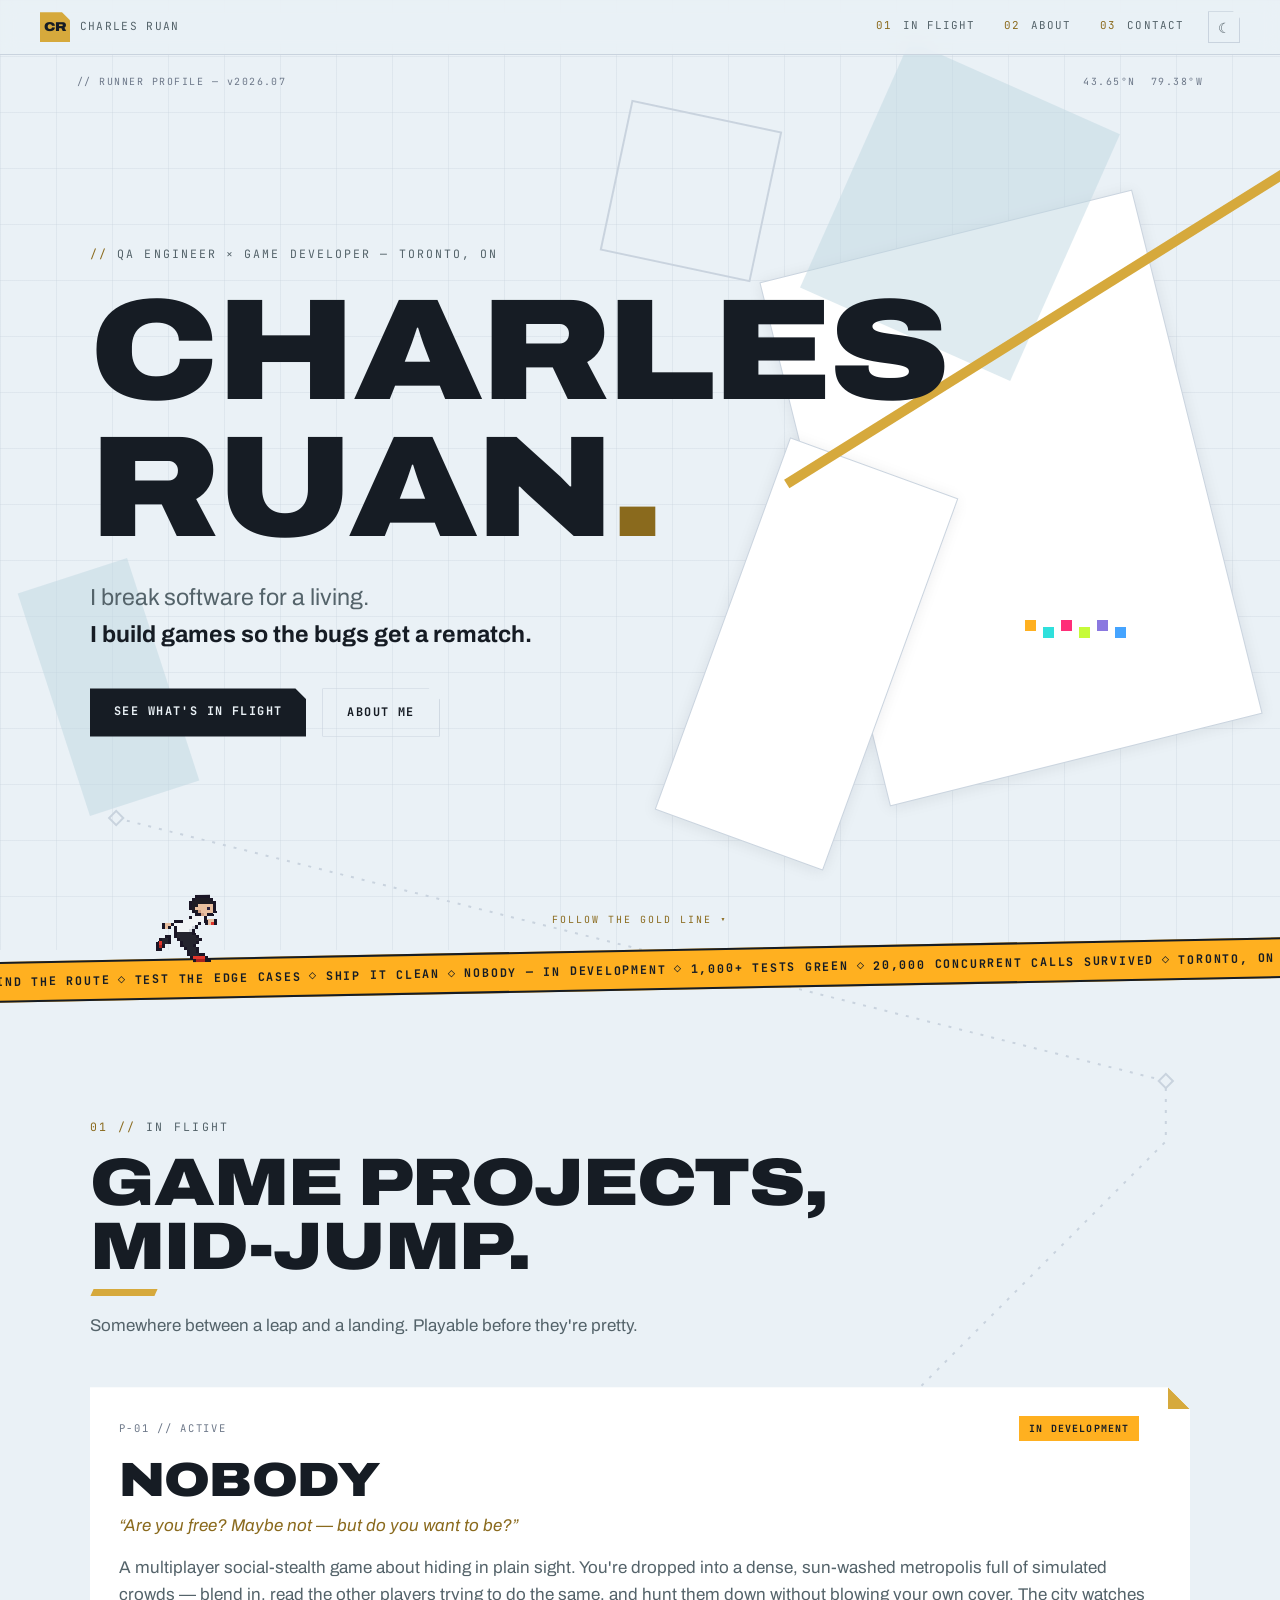
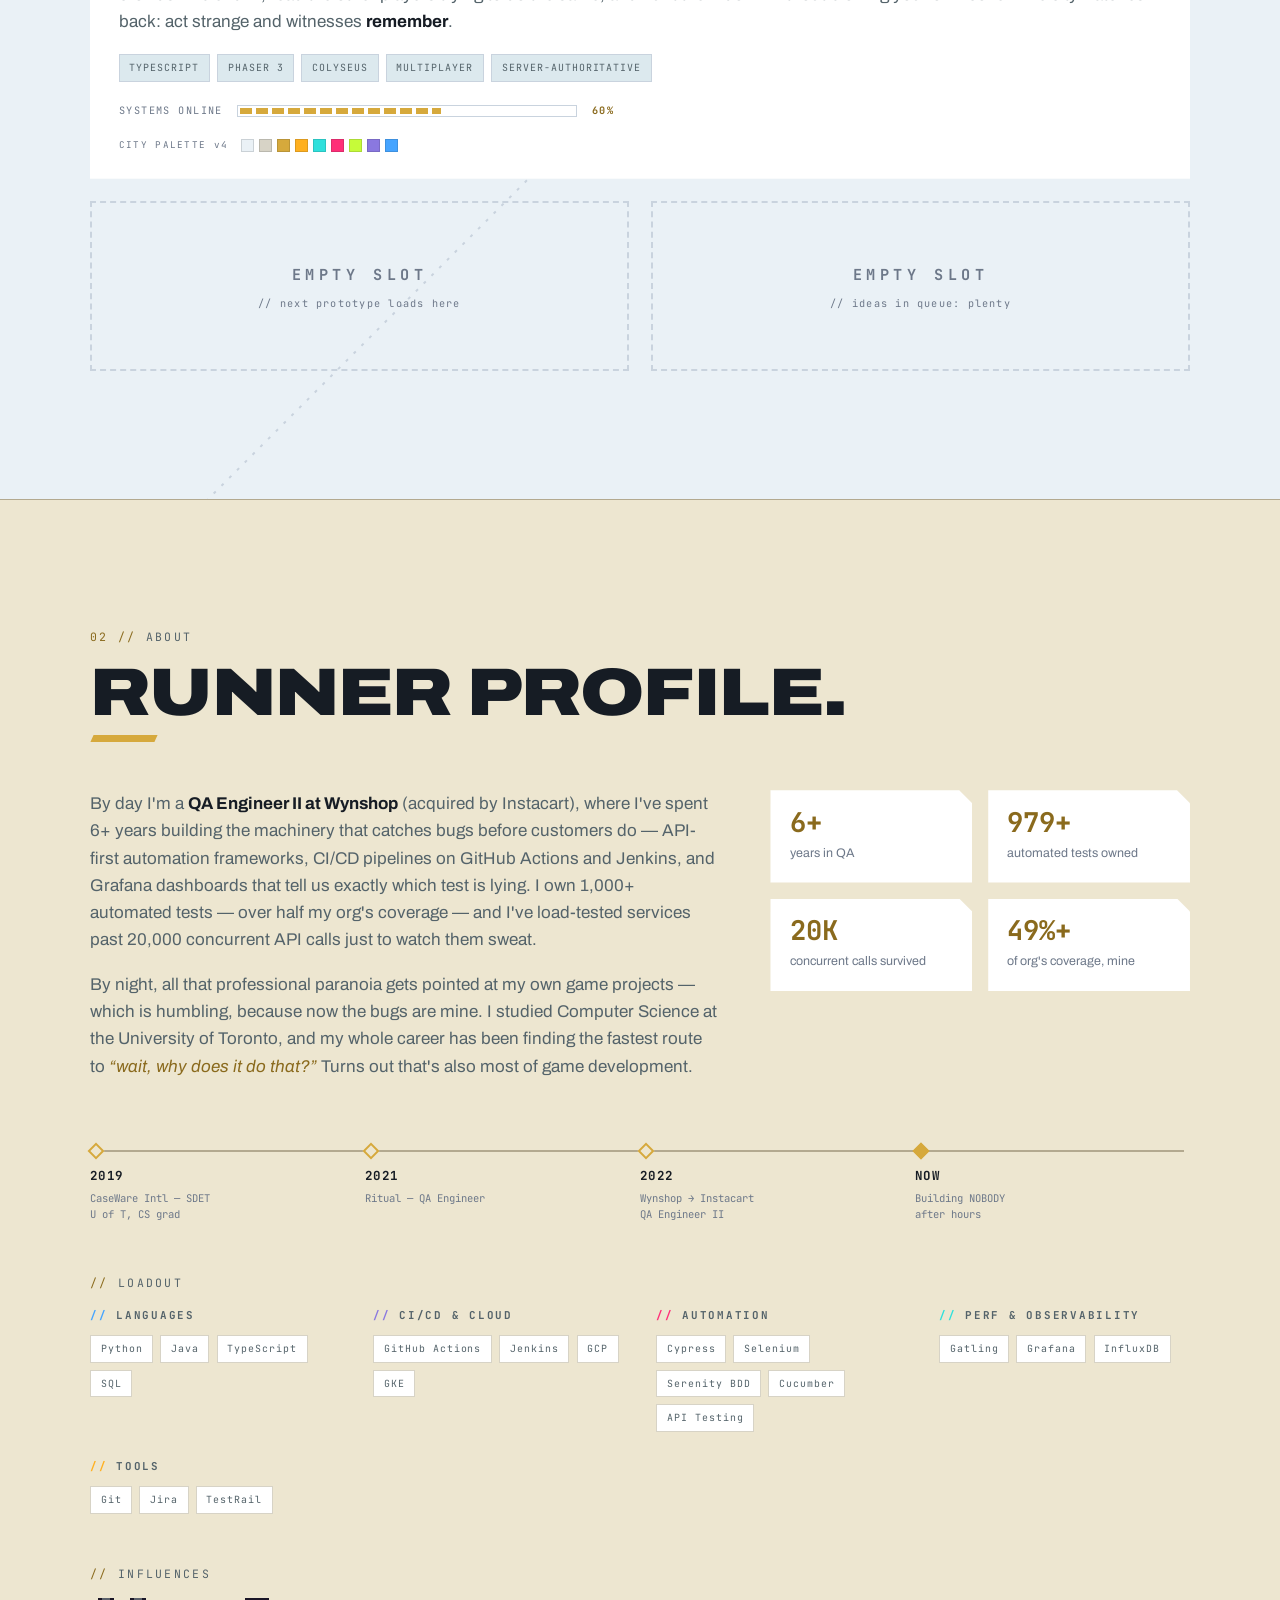
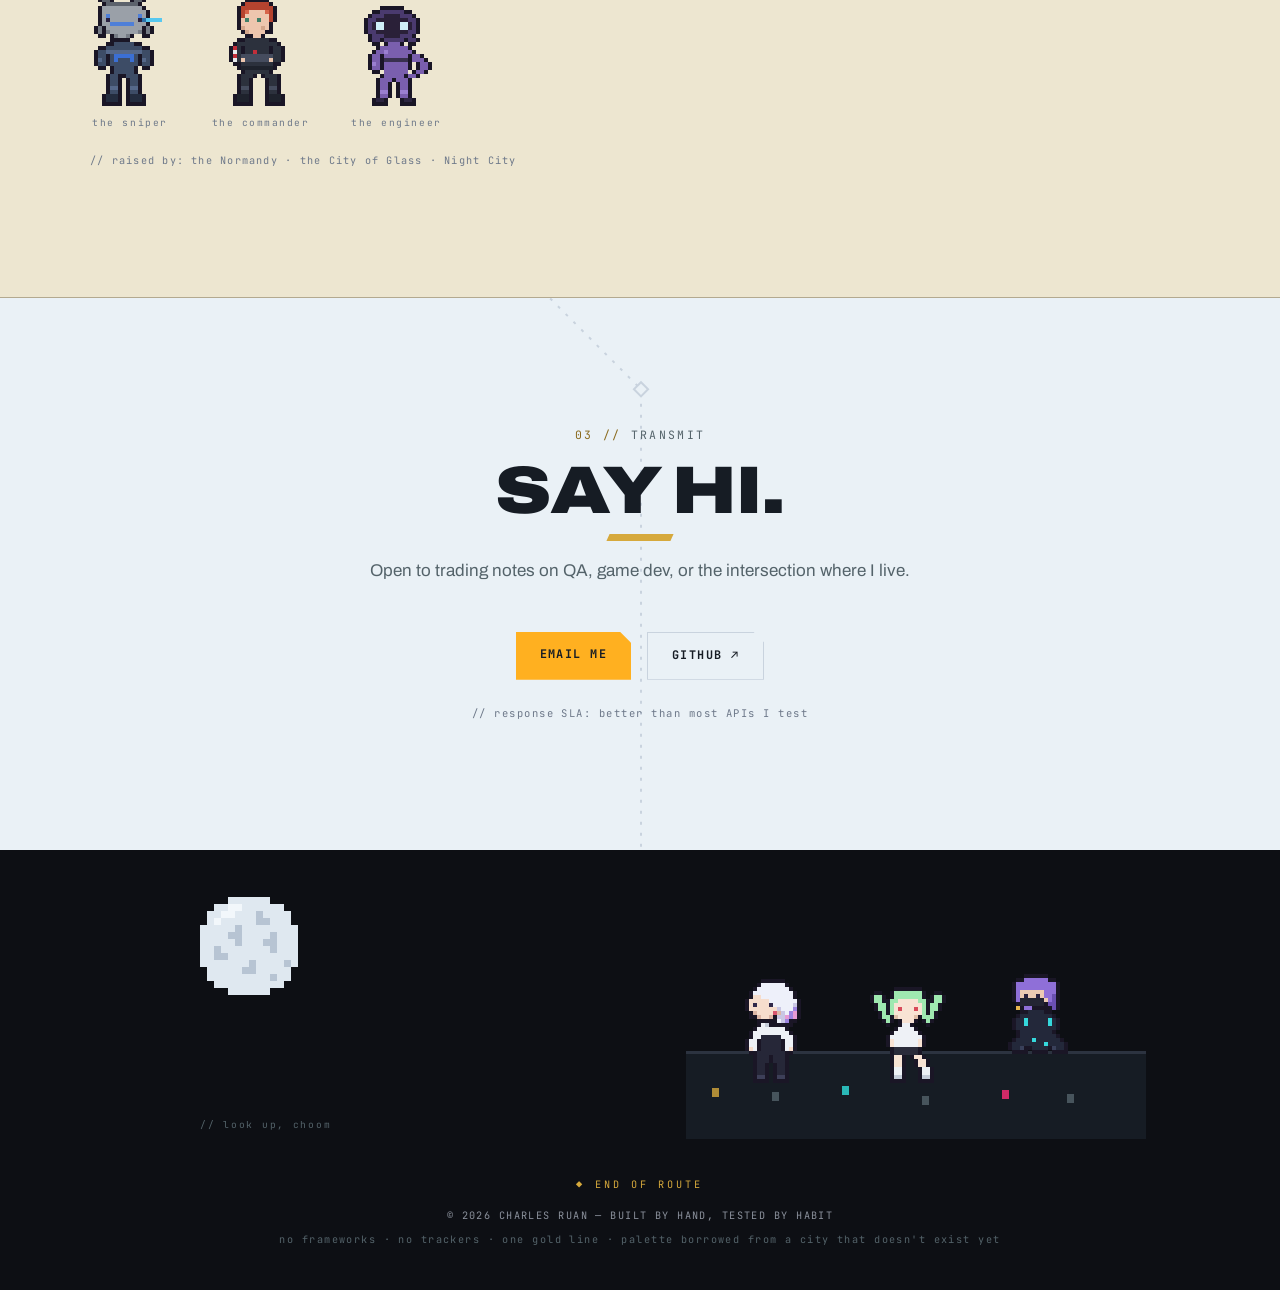
==== light-test.html @ 65b8f982 "Updates" ====
<!DOCTYPE html>
<html lang="en">
<head>
  <meta charset="utf-8">
  <meta name="viewport" content="width=device-width, initial-scale=1">
  <title>Charles Ruan — QA Engineer &amp; Game Developer</title>
  <meta name="description" content="Charles Ruan — QA engineer by day, game developer in flight. Currently building NOBODY, a multiplayer social-stealth game.">
  <meta property="og:title" content="Charles Ruan — QA Engineer & Game Developer">
  <meta property="og:description" content="I break software for a living. I build games so the bugs get a rematch.">
  <link rel="icon" type="image/svg+xml" href="favicon.svg">

  <!-- Set theme before first paint to avoid a flash -->
  <script>
    (function () {
      var t = localStorage.getItem('theme');
      if (!t) t = window.matchMedia('(prefers-color-scheme: dark)').matches ? 'dark' : 'light';
      document.documentElement.setAttribute('data-theme', t);
    })();
  </script>

  <link rel="preconnect" href="https://fonts.googleapis.com">
  <link rel="preconnect" href="https://fonts.gstatic.com" crossorigin>
  <link href="https://fonts.googleapis.com/css2?family=Archivo:wdth,wght@62..125,100..900&family=JetBrains+Mono:wght@400;500;700&display=swap" rel="stylesheet">
  <link rel="stylesheet" href="css/style.css"><style>.hero{min-height:950px!important}</style>
</head>
<body>

  <!-- The beacon-gold route line (drawn by js/main.js as you scroll) -->
  <div id="route-layer" aria-hidden="true"></div>

  <header class="nav">
    <a class="brand" href="#top">
      <span class="brand-mark">CR</span>
      <span class="brand-name mono">CHARLES&nbsp;RUAN</span>
    </a>
    <nav class="nav-links mono" aria-label="Sections">
      <a href="#projects"><em>01</em> IN FLIGHT</a>
      <a href="#about"><em>02</em> ABOUT</a>
      <a href="#contact"><em>03</em> CONTACT</a>
    </nav>
    <button id="theme-toggle" class="mono" type="button" aria-label="Toggle dark mode">☾</button>
  </header>

  <main id="top">

    <!-- ============================================================ HERO -->
    <section class="hero" id="hero">
      <i class="route-node" style="--nx:9%; --ny:86%"></i>

      <div class="skyline" aria-hidden="true">
        <div class="shape slab s1" data-depth="12"></div>
        <div class="shape slab s2" data-depth="22"></div>
        <div class="shape glass s3" data-depth="30"></div>
        <div class="shape glass s4" data-depth="16"></div>
        <div class="shape beam s5" data-depth="40"></div>
        <div class="shape outline s6" data-depth="8"></div>
        <div class="signage" data-depth="34">
          <i style="background:#ffb020"></i><i style="background:#2fe0dc"></i><i style="background:#ff2e78"></i>
          <i style="background:#c6fb39"></i><i style="background:#8a78e0"></i><i style="background:#45a4ff"></i>
        </div>
      </div>

      <p class="hud mono hud-tl">// RUNNER PROFILE — v2026.07</p>
      <p class="hud mono hud-tr">43.65°N&nbsp;&nbsp;79.38°W</p>

      <div class="hero-inner">
        <p class="eyebrow mono"><span class="au">//</span> QA ENGINEER × GAME DEVELOPER — TORONTO, ON</p>
        <h1 class="hero-name">CHARLES<br>RUAN<span class="au">.</span></h1>
        <p class="hero-tag">I break software for a living.<br>
          <strong>I build games so the bugs get a rematch.</strong></p>
        <div class="hero-cta">
          <a class="btn btn-primary" href="#projects">SEE WHAT'S IN FLIGHT</a>
          <a class="btn btn-ghost" href="#about">ABOUT ME</a>
        </div>
      </div>

      <p class="scroll-cue mono" aria-hidden="true">FOLLOW THE GOLD LINE ▾</p>
    </section>

    <!-- ============================================================ TICKER -->
    <div class="ticker-wrap" aria-hidden="true">
      <canvas class="sprite faith-run" data-sprite="faith" data-scale="3"
              title="run free — the City of Glass"></canvas>
      <div class="ticker">
      <div class="ticker-track mono">
        <span>FIND THE ROUTE&ensp;◇&ensp;TEST THE EDGE CASES&ensp;◇&ensp;SHIP IT CLEAN&ensp;◇&ensp;NOBODY — IN DEVELOPMENT&ensp;◇&ensp;1,000+ TESTS GREEN&ensp;◇&ensp;20,000 CONCURRENT CALLS SURVIVED&ensp;◇&ensp;TORONTO, ON&ensp;◇&ensp;MOVE FAST — BREAKING THINGS IS MY JOB&ensp;◇&ensp;</span>
        <span>FIND THE ROUTE&ensp;◇&ensp;TEST THE EDGE CASES&ensp;◇&ensp;SHIP IT CLEAN&ensp;◇&ensp;NOBODY — IN DEVELOPMENT&ensp;◇&ensp;1,000+ TESTS GREEN&ensp;◇&ensp;20,000 CONCURRENT CALLS SURVIVED&ensp;◇&ensp;TORONTO, ON&ensp;◇&ensp;MOVE FAST — BREAKING THINGS IS MY JOB&ensp;◇&ensp;</span>
      </div>
      </div>
    </div>

    <!-- ============================================================ PROJECTS -->
    <section class="section" id="projects">
      <i class="route-node" style="--nx:91%; --ny:90px"></i>

      <header class="section-head reveal">
        <p class="label mono"><span class="au">01 //</span> IN FLIGHT</p>
        <h2>GAME PROJECTS,<br>MID-JUMP.</h2>
        <p class="sub">Somewhere between a leap and a landing. Playable before they're pretty.</p>
      </header>

      <div class="cards">

        <!-- ── FEATURED: NOBODY ─────────────────────────────────── -->
        <article class="card featured reveal" style="--card-accent:#d6a93c">
          <div class="card-top mono">
            <span class="pid">P-01 // ACTIVE</span>
            <span class="chip st-amber">IN DEVELOPMENT</span>
          </div>
          <h3>NOBODY</h3>
          <p class="card-quote">“Are you free? Maybe not — but do you want to be?”</p>
          <p class="card-desc">
            A multiplayer social-stealth game about hiding in plain sight. You're dropped into a
            dense, sun-washed metropolis full of simulated crowds — blend in, read the other
            players trying to do the same, and hunt them down without blowing your own cover.
            The city watches back: act strange and witnesses <em>remember</em>.
          </p>
          <ul class="chips mono">
            <li>TYPESCRIPT</li><li>PHASER 3</li><li>COLYSEUS</li><li>MULTIPLAYER</li><li>SERVER-AUTHORITATIVE</li>
          </ul>
          <div class="meter-row mono">
            <span class="meter-label">SYSTEMS ONLINE</span>
            <div class="meter"><i style="width:60%"></i></div>
            <span class="meter-val">60%</span>
          </div>
          <div class="palette-strip mono" title="NOBODY — city palette v4">
            <span>CITY PALETTE v4</span>
            <i style="background:#eaf1f6"></i><i style="background:#d7d3c6"></i><i style="background:#d6a93c"></i>
            <i style="background:#ffb020"></i><i style="background:#2fe0dc"></i><i style="background:#ff2e78"></i>
            <i style="background:#c6fb39"></i><i style="background:#8a78e0"></i><i style="background:#45a4ff"></i>
          </div>
        </article>

        <!--
          ── TEMPLATE: copy this card to add a real project ──────────────
          Accent options from the city palette:
            #d6a93c gold · #ffb020 amber · #2fe0dc cyan · #ff2e78 magenta
            #c6fb39 lime · #8a78e0 violet · #45a4ff sky
          Chip color classes: st-amber (in dev) · st-cyan (prototype) · st-magenta (playtesting)

          <article class="card reveal" style="--card-accent:#2fe0dc">
            <div class="card-top mono">
              <span class="pid">P-02 // ACTIVE</span>
              <span class="chip st-cyan">PROTOTYPE</span>
            </div>
            <h3>YOUR GAME TITLE</h3>
            <p class="card-desc">One or two sentences: what it is, what makes it weird,
            why you can't stop working on it.</p>
            <ul class="chips mono"><li>ENGINE</li><li>GENRE</li></ul>
            <div class="meter-row mono">
              <span class="meter-label">SYSTEMS ONLINE</span>
              <div class="meter"><i style="width:25%"></i></div>
              <span class="meter-val">25%</span>
            </div>
          </article>
        -->

        <article class="card slot reveal" aria-hidden="true">
          <p class="slot-big mono">EMPTY SLOT</p>
          <p class="slot-sub mono">// next prototype loads here</p>
        </article>

        <article class="card slot reveal" aria-hidden="true">
          <p class="slot-big mono">EMPTY SLOT</p>
          <p class="slot-sub mono">// ideas in queue: plenty</p>
        </article>

      </div>
    </section>

    <!-- ============================================================ ABOUT -->
    <section class="section stone" id="about">
      <i class="route-node" style="--nx:9%; --ny:90px"></i>

      <header class="section-head reveal">
        <p class="label mono"><span class="au">02 //</span> ABOUT</p>
        <h2>RUNNER PROFILE.</h2>
      </header>

      <div class="about-grid">
        <div class="about-prose reveal">
          <p>
            By day I'm a <strong>QA Engineer II at Wynshop</strong> (acquired by Instacart), where
            I've spent 6+ years building the machinery that catches bugs before customers do —
            API-first automation frameworks, CI/CD pipelines on GitHub Actions and Jenkins, and
            Grafana dashboards that tell us exactly which test is lying. I own 1,000+ automated
            tests — over half my org's coverage — and I've load-tested services past 20,000
            concurrent API calls just to watch them sweat.
          </p>
          <p>
            By night, all that professional paranoia gets pointed at my own game projects — which
            is humbling, because now the bugs are mine. I studied Computer Science at the
            University of Toronto, and my whole career has been finding the fastest route to
            <em>“wait, why does it do that?”</em> Turns out that's also most of game development.
          </p>
        </div>

        <div class="stats reveal">
          <div class="stat"><b class="mono" data-count="6" data-suffix="+">6+</b><span>years in QA</span></div>
          <div class="stat"><b class="mono" data-count="1000" data-suffix="+">1,000+</b><span>automated tests owned</span></div>
          <div class="stat"><b class="mono" data-count="20" data-suffix="K">20K</b><span>concurrent calls survived</span></div>
          <div class="stat"><b class="mono" data-count="50" data-suffix="%+">50%+</b><span>of org's coverage, mine</span></div>
        </div>
      </div>

      <div class="timeline mono reveal" aria-label="Career timeline">
        <div class="tl-item"><i></i><b>2019</b><span>CaseWare Intl — SDET<br>U of T, CS grad</span></div>
        <div class="tl-item"><i></i><b>2021</b><span>Ritual — QA Engineer</span></div>
        <div class="tl-item"><i></i><b>2022</b><span>Wynshop → Instacart<br>QA Engineer II</span></div>
        <div class="tl-item now"><i></i><b>NOW</b><span>Building NOBODY<br>after hours</span></div>
      </div>

      <div class="loadout reveal">
        <p class="label mono"><span class="au">//</span> LOADOUT</p>
        <div class="skills">
          <div class="skill-cat">
            <h4 class="mono"><span style="color:#45a4ff">//</span> LANGUAGES</h4>
            <ul class="chips mono"><li>Python</li><li>Java</li><li>TypeScript</li><li>SQL</li></ul>
          </div>
          <div class="skill-cat">
            <h4 class="mono"><span style="color:#8a78e0">//</span> CI/CD &amp; CLOUD</h4>
            <ul class="chips mono"><li>GitHub Actions</li><li>Jenkins</li><li>GCP</li><li>GKE</li></ul>
          </div>
          <div class="skill-cat">
            <h4 class="mono"><span style="color:#ff2e78">//</span> AUTOMATION</h4>
            <ul class="chips mono"><li>Cypress</li><li>Selenium</li><li>Serenity BDD</li><li>Cucumber</li><li>API Testing</li></ul>
          </div>
          <div class="skill-cat">
            <h4 class="mono"><span style="color:#2fe0dc">//</span> PERF &amp; OBSERVABILITY</h4>
            <ul class="chips mono"><li>Gatling</li><li>Grafana</li><li>InfluxDB</li></ul>
          </div>
          <div class="skill-cat">
            <h4 class="mono"><span style="color:#ffb020">//</span> TOOLS</h4>
            <ul class="chips mono"><li>Git</li><li>Jira</li><li>TestRail</li></ul>
          </div>
        </div>
      </div>

      <div class="crew reveal">
        <p class="label mono"><span class="au">//</span> INFLUENCES</p>
        <div class="crew-row" title="the Normandy — I'm Commander Shepard, and this is my favorite section on the website">
          <figure>
            <canvas class="sprite" data-sprite="garrus" data-scale="4"></canvas>
            <figcaption class="mono">the sniper</figcaption>
          </figure>
          <figure>
            <canvas class="sprite" data-sprite="shep" data-scale="4"></canvas>
            <figcaption class="mono">the commander</figcaption>
          </figure>
          <figure>
            <canvas class="sprite" data-sprite="tali" data-scale="4"></canvas>
            <figcaption class="mono">the engineer</figcaption>
          </figure>
        </div>
        <p class="crew-note mono">// raised by: the Normandy · the City of Glass · Night City</p>
      </div>
    </section>

    <!-- ============================================================ CONTACT -->
    <section class="section contact" id="contact">
      <i class="route-node" style="--nx:50%; --ny:90px"></i>

      <header class="section-head center reveal">
        <p class="label mono"><span class="au">03 //</span> TRANSMIT</p>
        <h2>SAY HI.</h2>
        <p class="sub">Open to trading notes on QA, game dev, or the intersection where I live.</p>
      </header>

      <div class="contact-cta reveal">
        <a class="btn btn-billboard" href="mailto:CharlesRuan@outlook.com">EMAIL ME</a>
        <a class="btn btn-ghost" href="https://github.com/cruan2" target="_blank" rel="noopener">GITHUB ↗</a>
      </div>
      <p class="contact-note mono reveal">// response SLA: better than most APIs I test</p>
    </section>

  </main>

  <!-- ============================================================ FOOTER -->
  <footer>
    <i class="route-node" style="--nx:50%; --ny:24%"></i>

    <div class="night-scene" aria-hidden="true" title="Night City looks better from up here">
      <canvas class="sprite moon" data-sprite="moon" data-scale="7"></canvas>
      <div class="ledge">
        <canvas class="sprite sit-lucy" data-sprite="lucy" data-scale="4"></canvas>
        <canvas class="sprite sit-rebecca" data-sprite="rebecca" data-scale="4"></canvas>
        <canvas class="sprite sit-kiwi" data-sprite="kiwi" data-scale="4"></canvas>
      </div>
      <p class="scene-tag mono">// look up, choom</p>
    </div>

    <p class="mono end-node">◆ END OF ROUTE</p>
    <p class="mono">© 2026 CHARLES RUAN — BUILT BY HAND, TESTED BY HABIT</p>
    <p class="mono dim">no frameworks · no trackers · one gold line · palette borrowed from a city that doesn't exist yet</p>
  </footer>

  <script src="js/sprites.js"></script>
  <script src="js/main.js"></script>
</body>
</html>
---- css/style.css ----
/* ============================================================
   CHARLES RUAN — personal site
   Palette: NOBODY city palette v4 (Mirror's Edge city vibes)
   White-first towers · ledger-bone stone · beacon-gold wayfinding
   The ad layer owns the saturation; the page whispers it.
   ============================================================ */

:root {
  /* structure */
  --bg:        #eaf1f6;   /* Searchlight */
  --bg-2:      #dce9ee;   /* Glass Hi */
  --surface:   #ffffff;   /* tower white */
  --hairline:  #c9d3de;   /* Cladding */
  --ink:       #161c24;   /* Deep Watch */
  --ink-soft:  #54636a;   /* Census Slate */
  --ink-mute:  #6d7889;   /* Steel/Glass Sh */

  /* civic stone (about band) */
  --stone:     #ede6d0;   /* Parchment */
  --stone-2:   #d7d3c6;   /* Ledger Bone */
  --stone-line:#b3a98f;   /* Worn Bone */

  /* wayfinding */
  --gold:      #d6a93c;   /* Pollen Gold */
  --gold-deep: #8a6a1d;   /* text-safe gold */

  /* the six corp accents — the ad layer */
  --amber:   #ffb020;
  --cyan:    #2fe0dc;
  --magenta: #ff2e78;
  --lime:    #c6fb39;
  --violet:  #8a78e0;
  --sky:     #45a4ff;

  --shadow: 0 2px 14px rgba(22, 28, 36, .08);
  --maxw: 1100px;
}

[data-theme="dark"] {
  --bg:        #0d0f14;   /* the sheet itself */
  --bg-2:      #14181f;
  --surface:   #161c24;   /* Deep Watch */
  --hairline:  #2c3340;   /* Vault Slate */
  --ink:       #f3f5f8;
  --ink-soft:  #c7ccd4;
  --ink-mute:  #8b919c;

  --stone:     #1c2630;   /* Graphite — night civic stone */
  --stone-2:   #161c24;
  --stone-line:#2c3340;

  --gold-deep: #e0b954;   /* gold brightens at night */
  --shadow: 0 2px 18px rgba(0, 0, 0, .45);
}

/* ---------- base ---------------------------------------------------- */

* { margin: 0; padding: 0; box-sizing: border-box; }

html { scroll-behavior: smooth; }

body {
  background: var(--bg);
  color: var(--ink);
  font-family: "Archivo", "Segoe UI", Helvetica, Arial, sans-serif;
  font-size: 17px;
  line-height: 1.6;
  overflow-x: hidden;
  transition: background .25s ease, color .25s ease;
}

.mono { font-family: "JetBrains Mono", Consolas, monospace; }

::selection { background: var(--gold); color: #161c24; }

a { color: inherit; }

:focus-visible { outline: 2px solid var(--gold); outline-offset: 3px; }

h1, h2, h3 {
  font-weight: 900;
  font-stretch: 118%;
  text-transform: uppercase;
  line-height: .95;
  letter-spacing: -.015em;
}

.au { color: var(--gold-deep); }

main { position: relative; z-index: 1; }

/* ---------- route layer (beacon-gold wayfinding line) --------------- */

#route-layer {
  position: absolute;
  inset: 0 auto auto 0;
  width: 100%;
  z-index: 0;
  pointer-events: none;
}
#route-layer svg { display: block; }
#route-layer .route-ghost {
  stroke: var(--hairline);
  stroke-width: 2;
  stroke-dasharray: 3 8;
  fill: none;
}
#route-layer .route-draw {
  stroke: var(--gold);
  stroke-width: 2.5;
  fill: none;
  transition: stroke-dashoffset .2s ease-out;
}
#route-layer .route-dot {
  fill: var(--bg);
  stroke: var(--hairline);
  stroke-width: 2;
  transition: fill .3s ease, stroke .3s ease;
}
#route-layer .route-dot.lit { fill: var(--gold); stroke: var(--gold); }

.route-node {
  position: absolute;
  left: var(--nx, 50%);
  top: var(--ny, 0);
  width: 2px; height: 2px;
  visibility: hidden;
}

@media (max-width: 899px) { #route-layer { display: none; } }

/* ---------- nav ------------------------------------------------------ */

.nav {
  position: fixed;
  top: 0; left: 0; right: 0;
  z-index: 10;
  display: flex;
  align-items: center;
  gap: 1.5rem;
  padding: .7rem clamp(1rem, 4vw, 2.5rem);
  background: color-mix(in srgb, var(--bg) 82%, transparent);
  backdrop-filter: blur(10px);
  -webkit-backdrop-filter: blur(10px);
  border-bottom: 1px solid var(--hairline);
}

.brand { display: flex; align-items: center; gap: .6rem; text-decoration: none; }
.brand-mark {
  display: grid; place-items: center;
  width: 30px; height: 30px;
  background: var(--gold);
  color: #161c24;
  font-weight: 900;
  font-size: .8rem;
  font-stretch: 118%;
  clip-path: polygon(0 0, calc(100% - 8px) 0, 100% 8px, 100% 100%, 0 100%);
}
.brand-name { font-size: .7rem; letter-spacing: .12em; color: var(--ink-soft); }

.nav-links { margin-left: auto; display: flex; gap: clamp(.8rem, 2.5vw, 1.8rem); }
.nav-links a {
  font-size: .68rem;
  letter-spacing: .1em;
  text-decoration: none;
  color: var(--ink-soft);
  padding: .3rem 0;
  border-bottom: 2px solid transparent;
  transition: color .2s, border-color .2s;
}
.nav-links a em { font-style: normal; color: var(--gold-deep); margin-right: .25em; }
.nav-links a:hover, .nav-links a.active { color: var(--ink); border-bottom-color: var(--gold); }

#theme-toggle {
  background: none;
  border: 1px solid var(--hairline);
  color: var(--ink-soft);
  width: 32px; height: 32px;
  font-size: .9rem;
  cursor: pointer;
  clip-path: polygon(0 0, calc(100% - 7px) 0, 100% 7px, 100% 100%, 0 100%);
  transition: color .2s, border-color .2s;
}
#theme-toggle:hover { color: var(--gold-deep); border-color: var(--gold); }

/* ---------- hero ------------------------------------------------------ */

.hero {
  position: relative;
  min-height: 100svh;
  display: flex;
  align-items: center;
  padding: 6rem clamp(1.2rem, 6vw, 5rem) 4rem;
  background-image:
    linear-gradient(color-mix(in srgb, var(--hairline) 34%, transparent) 1px, transparent 1px),
    linear-gradient(90deg, color-mix(in srgb, var(--hairline) 34%, transparent) 1px, transparent 1px);
  background-size: 56px 56px;
  overflow: hidden;
}

.hero-inner { position: relative; z-index: 2; max-width: var(--maxw); margin: 0 auto; width: 100%; }

.eyebrow {
  font-size: .72rem;
  letter-spacing: .18em;
  color: var(--ink-soft);
  margin-bottom: 1.2rem;
}

.hero-name {
  font-size: clamp(3.4rem, 12vw, 9rem);
  margin-bottom: 1.4rem;
}
.hero-name:hover { animation: glitch .38s steps(2) both; }

@keyframes glitch {
  0%   { text-shadow: -3px 0 var(--magenta), 3px 0 var(--cyan); transform: skewX(.5deg); }
  33%  { text-shadow: 3px 0 var(--magenta), -3px 0 var(--cyan); transform: skewX(-.5deg) translateX(2px); }
  66%  { text-shadow: -2px 0 var(--cyan), 2px 0 var(--magenta); transform: none; }
  100% { text-shadow: none; transform: none; }
}

.hero-tag {
  font-size: clamp(1.05rem, 2.4vw, 1.45rem);
  color: var(--ink-soft);
  max-width: 34em;
  margin-bottom: 2.2rem;
}
.hero-tag strong { color: var(--ink); }

.hero-cta { display: flex; gap: 1rem; flex-wrap: wrap; }

.hud {
  position: absolute;
  z-index: 2;
  font-size: .62rem;
  letter-spacing: .15em;
  color: var(--ink-mute);
}
.hud-tl { top: 4.6rem; left: clamp(1.2rem, 6vw, 5rem); }
.hud-tr { top: 4.6rem; right: clamp(1.2rem, 6vw, 5rem); }

.scroll-cue {
  position: absolute;
  bottom: 1.4rem; left: 50%;
  transform: translateX(-50%);
  font-size: .62rem;
  letter-spacing: .2em;
  color: var(--gold-deep);
  animation: cue 2.2s ease-in-out infinite;
}
@keyframes cue { 0%,100% { transform: translate(-50%, 0); } 50% { transform: translate(-50%, 6px); } }

/* hero skyline shapes — white-first towers, one gold beam, corp signage */
.skyline { position: absolute; inset: 0; z-index: 1; }
.shape { position: absolute; will-change: transform; }
.slab { background: var(--surface); border: 1px solid var(--hairline); box-shadow: var(--shadow); }
.s1 { width: 30vw; height: 60vh; right: 6%; top: 24%; transform: rotate(-14deg); }
.s2 { width: 14vw; height: 44vh; right: 30%; top: 48%; transform: rotate(20deg); }
.glass { background: color-mix(in srgb, #9cc3cf 55%, var(--bg)); opacity: .5; }
.s3 { width: 18vw; height: 30vh; right: 16%; top: 8%; transform: rotate(24deg); }
.s4 { width: 9vw; height: 26vh; left: 4%; top: 60%; transform: rotate(-18deg); }
.beam { background: var(--gold); }
.s5 { width: 46vw; height: 10px; right: -4%; top: 34%; transform: rotate(-32deg); }
.outline { border: 2px solid var(--hairline); background: transparent; }
.s6 { width: 12vw; height: 12vw; right: 40%; top: 12%; transform: rotate(12deg); }

.signage { position: absolute; right: 12%; top: 66%; display: flex; gap: 7px; }
.signage i { width: 11px; height: 11px; display: block; }
.signage i:nth-child(odd) { transform: translateY(-7px); }

@media (max-width: 700px) {
  .s2, .s4, .s6 { display: none; }
  .s1 { width: 52vw; }
}

/* ---------- buttons --------------------------------------------------- */

.btn {
  display: inline-block;
  font-family: "JetBrains Mono", monospace;
  font-size: .74rem;
  font-weight: 700;
  letter-spacing: .12em;
  text-decoration: none;
  padding: .85rem 1.5rem;
  clip-path: polygon(0 0, calc(100% - 11px) 0, 100% 11px, 100% 100%, 0 100%);
  transition: transform .15s ease, background .2s, color .2s;
}
.btn:hover { transform: translateY(-2px); }
.btn:active { transform: translateY(0); }

.btn-primary { background: var(--ink); color: var(--bg); }
.btn-primary:hover { background: var(--gold); color: #161c24; }

.btn-ghost { border: 1px solid var(--hairline); color: var(--ink); background: transparent; }
.btn-ghost:hover { border-color: var(--gold); color: var(--gold-deep); }

.btn-billboard { background: var(--amber); color: #161c24; }
.btn-billboard:hover { background: var(--gold); }

/* ---------- ticker — the ad layer ------------------------------------ */

.ticker-wrap {
  position: relative;
  z-index: 2;
  transform: rotate(-1.1deg) scale(1.02);
}

.ticker {
  background: var(--amber);
  color: #161c24;
  overflow: hidden;
  border-top: 2px solid #161c24;
  border-bottom: 2px solid #161c24;
}

/* Faith, running her route along the strip */
.faith-run {
  position: absolute;
  left: clamp(2rem, 12vw, 12rem);
  bottom: calc(100% - 4px);
  z-index: 1;
}
.ticker-track {
  display: flex;
  white-space: nowrap;
  width: max-content;
  font-size: .72rem;
  font-weight: 700;
  letter-spacing: .14em;
  padding: .55rem 0;
  animation: ticker 36s linear infinite;
}
.ticker:hover .ticker-track { animation-play-state: paused; }
@keyframes ticker { to { transform: translateX(-50%); } }

/* ---------- sections -------------------------------------------------- */

.section {
  position: relative;
  padding: clamp(4.5rem, 10vw, 8rem) clamp(1.2rem, 6vw, 5rem);
}
.section > * { max-width: var(--maxw); margin-left: auto; margin-right: auto; }

.section-head { margin-bottom: 3rem; }
.section-head.center { text-align: center; }

.label {
  font-size: .72rem;
  letter-spacing: .2em;
  color: var(--ink-soft);
  margin-bottom: .9rem;
}

.section-head h2 {
  font-size: clamp(2.3rem, 6vw, 4.2rem);
  position: relative;
  padding-bottom: 1.1rem;
}
.section-head h2::after {
  content: "";
  position: absolute;
  left: 2px; bottom: 0;
  width: 64px; height: 7px;
  background: var(--gold);
  transform: skewX(-24deg);
}
.section-head.center h2::after { left: 50%; margin-left: -32px; }

.section-head .sub { color: var(--ink-soft); margin-top: 1rem; max-width: 40em; }
.section-head.center .sub { margin-left: auto; margin-right: auto; }

/* ---------- project cards --------------------------------------------- */

.cards {
  display: grid;
  grid-template-columns: repeat(2, 1fr);
  gap: 1.4rem;
}

.card {
  --card-accent: var(--gold);
  position: relative;
  background: var(--surface);
  padding: 1.8rem 1.8rem 1.6rem;
  clip-path: polygon(0 0, calc(100% - 22px) 0, 100% 22px, 100% 100%, 0 100%);
  filter: drop-shadow(0 2px 10px rgba(22, 28, 36, .07));
  transition: transform .2s ease, filter .2s ease;
}
[data-theme="dark"] .card { filter: drop-shadow(0 2px 12px rgba(0, 0, 0, .5)); }

.card::after {
  content: "";
  position: absolute;
  top: 0; right: 0;
  width: 22px; height: 22px;
  background: var(--card-accent);
  clip-path: polygon(0 0, 100% 100%, 0 100%);
  transition: width .2s ease, height .2s ease;
}
.card:hover { transform: translateY(-4px); }
.card:hover::after { width: 30px; height: 30px; }

.card.featured { grid-column: 1 / -1; }

.card-top {
  display: flex;
  justify-content: space-between;
  align-items: center;
  gap: 1rem;
  margin-bottom: 1.1rem;
}
.pid { font-size: .66rem; letter-spacing: .16em; color: var(--ink-mute); }

.chip {
  font-size: .62rem;
  font-weight: 700;
  letter-spacing: .12em;
  padding: .28rem .6rem;
  color: #161c24;
  margin-right: 22px; /* keep clear of the corner notch */
}
.st-amber   { background: var(--amber); }
.st-cyan    { background: var(--cyan); }
.st-magenta { background: var(--magenta); color: #fff; }

.card h3 { font-size: clamp(1.9rem, 4.5vw, 3rem); margin-bottom: .5rem; }

.card-quote {
  font-style: italic;
  color: var(--gold-deep);
  margin-bottom: .9rem;
}

.card-desc { color: var(--ink-soft); max-width: 62em; margin-bottom: 1.2rem; }
.card-desc em { color: var(--ink); font-style: normal; font-weight: 700; }

.chips {
  list-style: none;
  display: flex;
  flex-wrap: wrap;
  gap: .45rem;
}
.chips li {
  font-size: .62rem;
  letter-spacing: .1em;
  padding: .3rem .6rem;
  background: var(--bg-2);
  color: var(--ink-soft);
  border: 1px solid var(--hairline);
}

.meter-row {
  display: flex;
  align-items: center;
  gap: .9rem;
  margin-top: 1.3rem;
  font-size: .64rem;
  letter-spacing: .14em;
  color: var(--ink-mute);
}
.meter {
  flex: 1;
  max-width: 340px;
  height: 12px;
  border: 1px solid var(--hairline);
  padding: 2px;
}
.meter i {
  display: block;
  height: 100%;
  background: repeating-linear-gradient(90deg, var(--gold) 0 12px, transparent 12px 16px);
}
.meter-val { color: var(--gold-deep); font-weight: 700; }

.palette-strip {
  display: flex;
  align-items: center;
  gap: 5px;
  margin-top: 1.2rem;
  font-size: .58rem;
  letter-spacing: .14em;
  color: var(--ink-mute);
}
.palette-strip span { margin-right: .5rem; }
.palette-strip i { width: 13px; height: 13px; border: 1px solid rgba(22,28,36,.15); }

/* empty slots */
.card.slot {
  background: transparent;
  border: 2px dashed var(--hairline);
  clip-path: none;
  filter: none;
  display: grid;
  place-content: center;
  text-align: center;
  min-height: 170px;
  opacity: .75;
}
.card.slot::after { display: none; }
.card.slot:hover { transform: none; border-color: var(--gold); opacity: 1; }
.slot-big { font-size: .95rem; font-weight: 700; letter-spacing: .3em; color: var(--ink-mute); }
.slot-sub { font-size: .64rem; letter-spacing: .12em; color: var(--ink-mute); margin-top: .5rem; }

@media (max-width: 700px) { .cards { grid-template-columns: 1fr; } }

/* ---------- about — civic stone band ---------------------------------- */

.section.stone {
  background: var(--stone);
  border-top: 1px solid var(--stone-line);
  border-bottom: 1px solid var(--stone-line);
}
.section.stone .chips li { background: var(--surface); border-color: var(--stone-2); }
[data-theme="dark"] .section.stone .chips li { border-color: var(--stone-line); }

.about-grid {
  display: grid;
  grid-template-columns: 1.5fr 1fr;
  gap: clamp(1.5rem, 4vw, 3.5rem);
  align-items: start;
}
.about-prose p { margin-bottom: 1.1rem; color: var(--ink-soft); }
.about-prose strong { color: var(--ink); }
.about-prose em { color: var(--gold-deep); }

.stats {
  display: grid;
  grid-template-columns: 1fr 1fr;
  gap: 1rem;
}
.stat {
  background: var(--surface);
  padding: 1.1rem 1.2rem;
  clip-path: polygon(0 0, calc(100% - 13px) 0, 100% 13px, 100% 100%, 0 100%);
}
.stat b {
  display: block;
  font-size: 1.7rem;
  font-weight: 700;
  color: var(--gold-deep);
  line-height: 1.1;
}
.stat span { font-size: .78rem; color: var(--ink-mute); }

@media (max-width: 860px) {
  .about-grid { grid-template-columns: 1fr; }
}

/* career timeline */
.timeline {
  display: flex;
  gap: 0;
  margin: 3rem auto 0;
  position: relative;
}
.timeline::before {
  content: "";
  position: absolute;
  top: 5px; left: 6px; right: 6px;
  height: 2px;
  background: var(--stone-line);
}
.tl-item { flex: 1; position: relative; padding-top: 1.3rem; padding-right: .8rem; }
.tl-item i {
  position: absolute;
  top: 0; left: 0;
  width: 12px; height: 12px;
  background: var(--stone);
  border: 2px solid var(--gold);
  transform: rotate(45deg);
}
.tl-item.now i { background: var(--gold); }
.tl-item b { display: block; font-size: .78rem; letter-spacing: .12em; color: var(--ink); }
.tl-item span { font-size: .66rem; line-height: 1.5; color: var(--ink-mute); display: block; margin-top: .3rem; }

@media (max-width: 700px) {
  .timeline { flex-direction: column; gap: 1.2rem; }
  .timeline::before { top: 6px; bottom: 6px; left: 5px; right: auto; width: 2px; height: auto; }
  .tl-item { padding: 0 0 0 1.6rem; }
}

/* loadout */
.loadout { margin-top: 3.2rem; }
.skills {
  display: grid;
  grid-template-columns: repeat(auto-fit, minmax(200px, 1fr));
  gap: 1.6rem 2rem;
}
.skill-cat h4 {
  font-size: .68rem;
  font-weight: 700;
  letter-spacing: .16em;
  color: var(--ink-soft);
  margin-bottom: .7rem;
}

/* ---------- pixel sprites ---------------------------------------------- */

canvas.sprite {
  image-rendering: pixelated;
  image-rendering: crisp-edges;
  display: block;
}

/* crew — influences row */
.crew { margin-top: 3.2rem; }
.crew-row {
  display: flex;
  align-items: flex-end;
  gap: clamp(1.2rem, 4vw, 2.6rem);
  flex-wrap: wrap;
}
.crew-row figure { text-align: center; }
.crew-row canvas { margin: 0 auto; }
.crew-row figcaption {
  font-size: .6rem;
  letter-spacing: .16em;
  color: var(--ink-mute);
  margin-top: .6rem;
}
.crew-note {
  font-size: .64rem;
  letter-spacing: .12em;
  color: var(--ink-mute);
  margin-top: 1.4rem;
}

/* ---------- contact ---------------------------------------------------- */

.contact { text-align: center; }
.contact-cta { display: flex; justify-content: center; gap: 1rem; flex-wrap: wrap; }
.contact-note {
  margin-top: 1.6rem;
  font-size: .66rem;
  letter-spacing: .14em;
  color: var(--ink-mute);
}

/* ---------- footer — the night city ------------------------------------ */

footer {
  position: relative;
  background: #0d0f14;
  color: #8b919c;
  text-align: center;
  padding: 2.4rem 1.5rem 2.6rem;
  font-size: .64rem;
  letter-spacing: .14em;
  overflow: hidden;
}
footer .end-node { color: #d6a93c; margin-bottom: .9rem; letter-spacing: .3em; }
footer .dim { color: #54636a; margin-top: .5rem; }

/* the ledge scene — three silhouettes and a moon */
.night-scene {
  position: relative;
  max-width: var(--maxw);
  height: 250px;
  margin: 0 auto 2.4rem;
}
.night-scene .moon {
  position: absolute;
  left: clamp(0px, 10%, 220px);
  top: 8px;
}
.ledge {
  position: absolute;
  right: 4%;
  bottom: 0;
  width: min(460px, 70%);
  height: 88px;
  background: #161c24;
  border-top: 3px solid #2c3340;
}
/* lit windows on the building face */
.ledge::after {
  content: "";
  position: absolute;
  left: 26px; top: 34px;
  width: 7px; height: 9px;
  background: #d6a93c;
  box-shadow: 60px 4px 0 #54636a, 130px -2px 0 #2fe0dc, 210px 8px 0 #54636a,
              290px 2px 0 #ff2e78, 355px 6px 0 #54636a;
  opacity: .8;
}
.ledge canvas { position: absolute; }
.sit-lucy    { left: 12%;  bottom: 56px; }   /* hip row sits on the ledge top */
.sit-rebecca { left: 40%;  bottom: 56px; }
.sit-kiwi    { left: 70%;  bottom: 85px; }   /* cross-legged on top */
.scene-tag {
  position: absolute;
  left: clamp(0px, 10%, 220px);
  bottom: 6px;
  font-size: .6rem;
  letter-spacing: .18em;
  color: #54636a;
}
@media (max-width: 640px) {
  .night-scene { height: 210px; }
  .night-scene .moon { transform: scale(.7); transform-origin: top left; }
  .scene-tag { display: none; }
}

/* ---------- reveal + motion ------------------------------------------- */

.reveal { opacity: 0; transform: translateY(18px); transition: opacity .6s ease, transform .6s ease; }
.reveal.on { opacity: 1; transform: none; }
.cards .reveal:nth-child(2) { transition-delay: .08s; }
.cards .reveal:nth-child(3) { transition-delay: .16s; }

@media (prefers-reduced-motion: reduce) {
  html { scroll-behavior: auto; }
  *, *::before, *::after {
    animation-duration: .01ms !important;
    animation-iteration-count: 1 !important;
    transition-duration: .01ms !important;
  }
  .reveal { opacity: 1; transform: none; }
  .ticker-track { animation: none; }
}
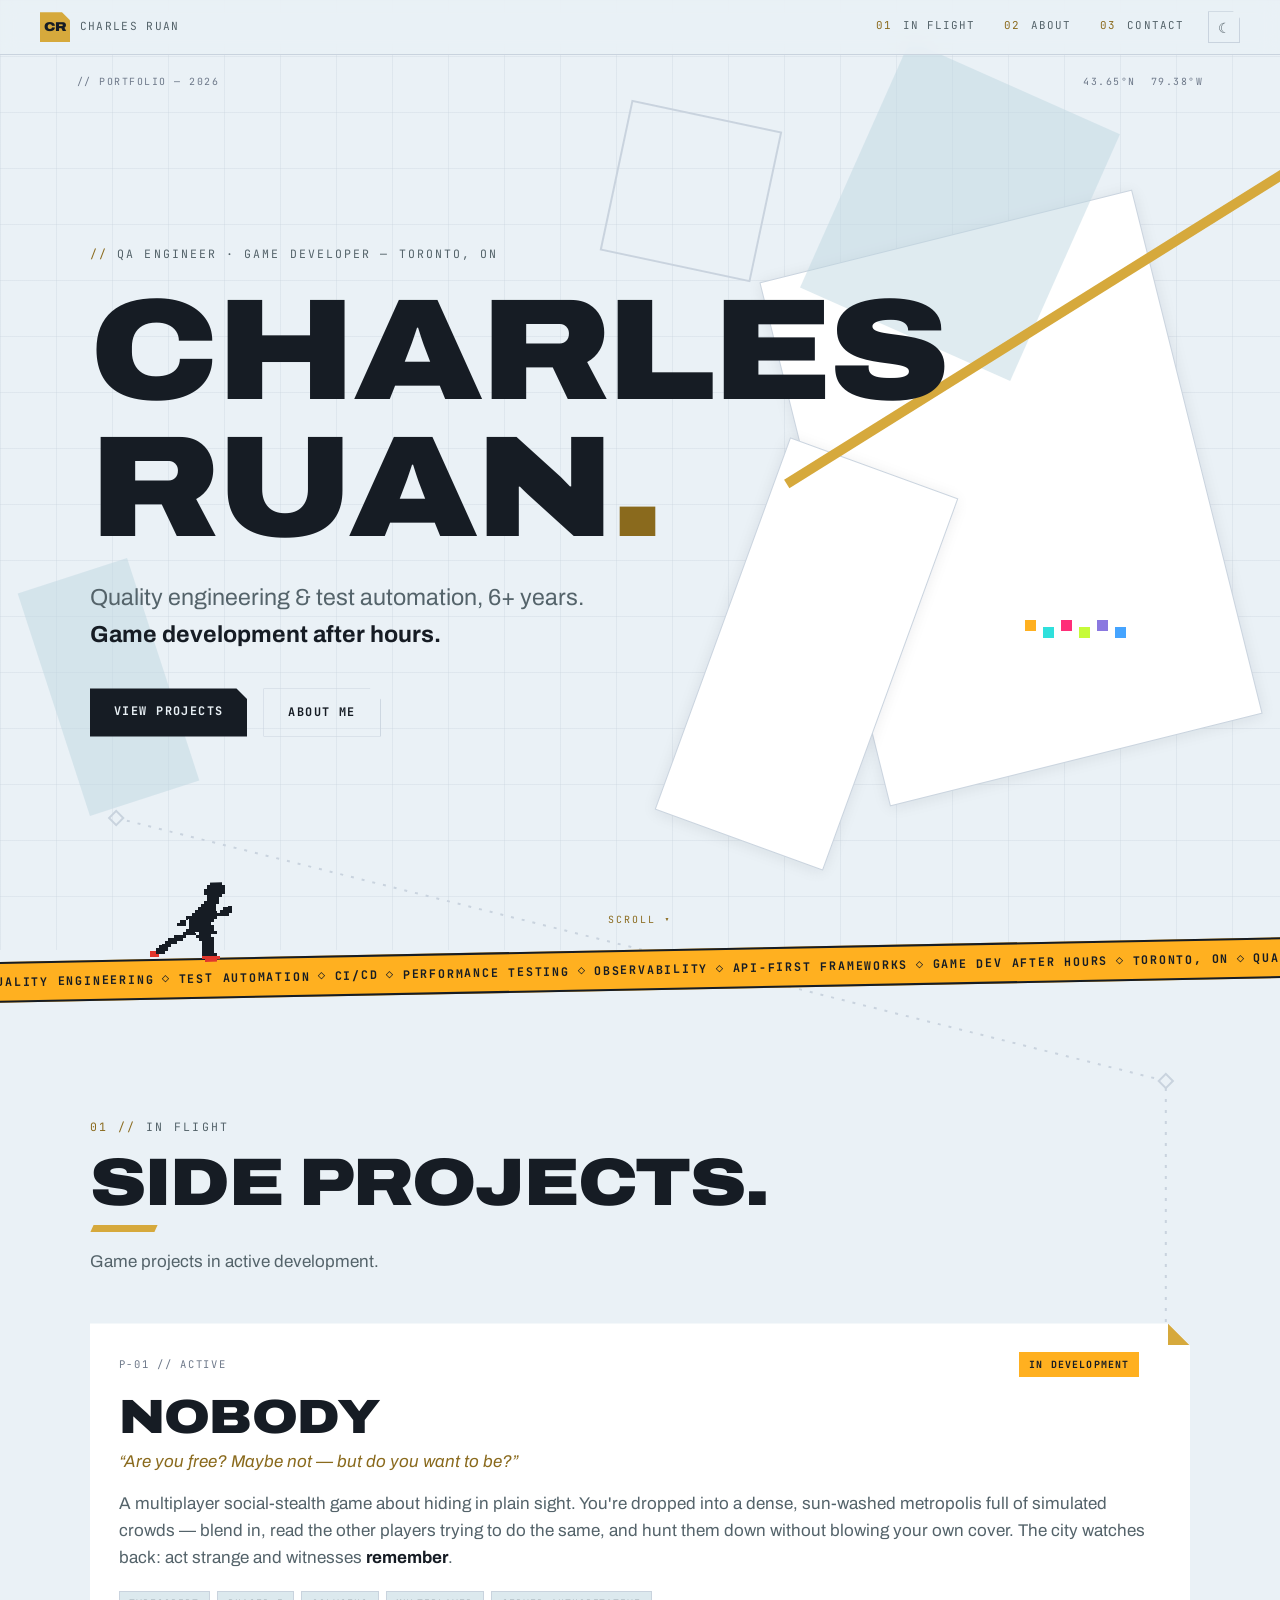
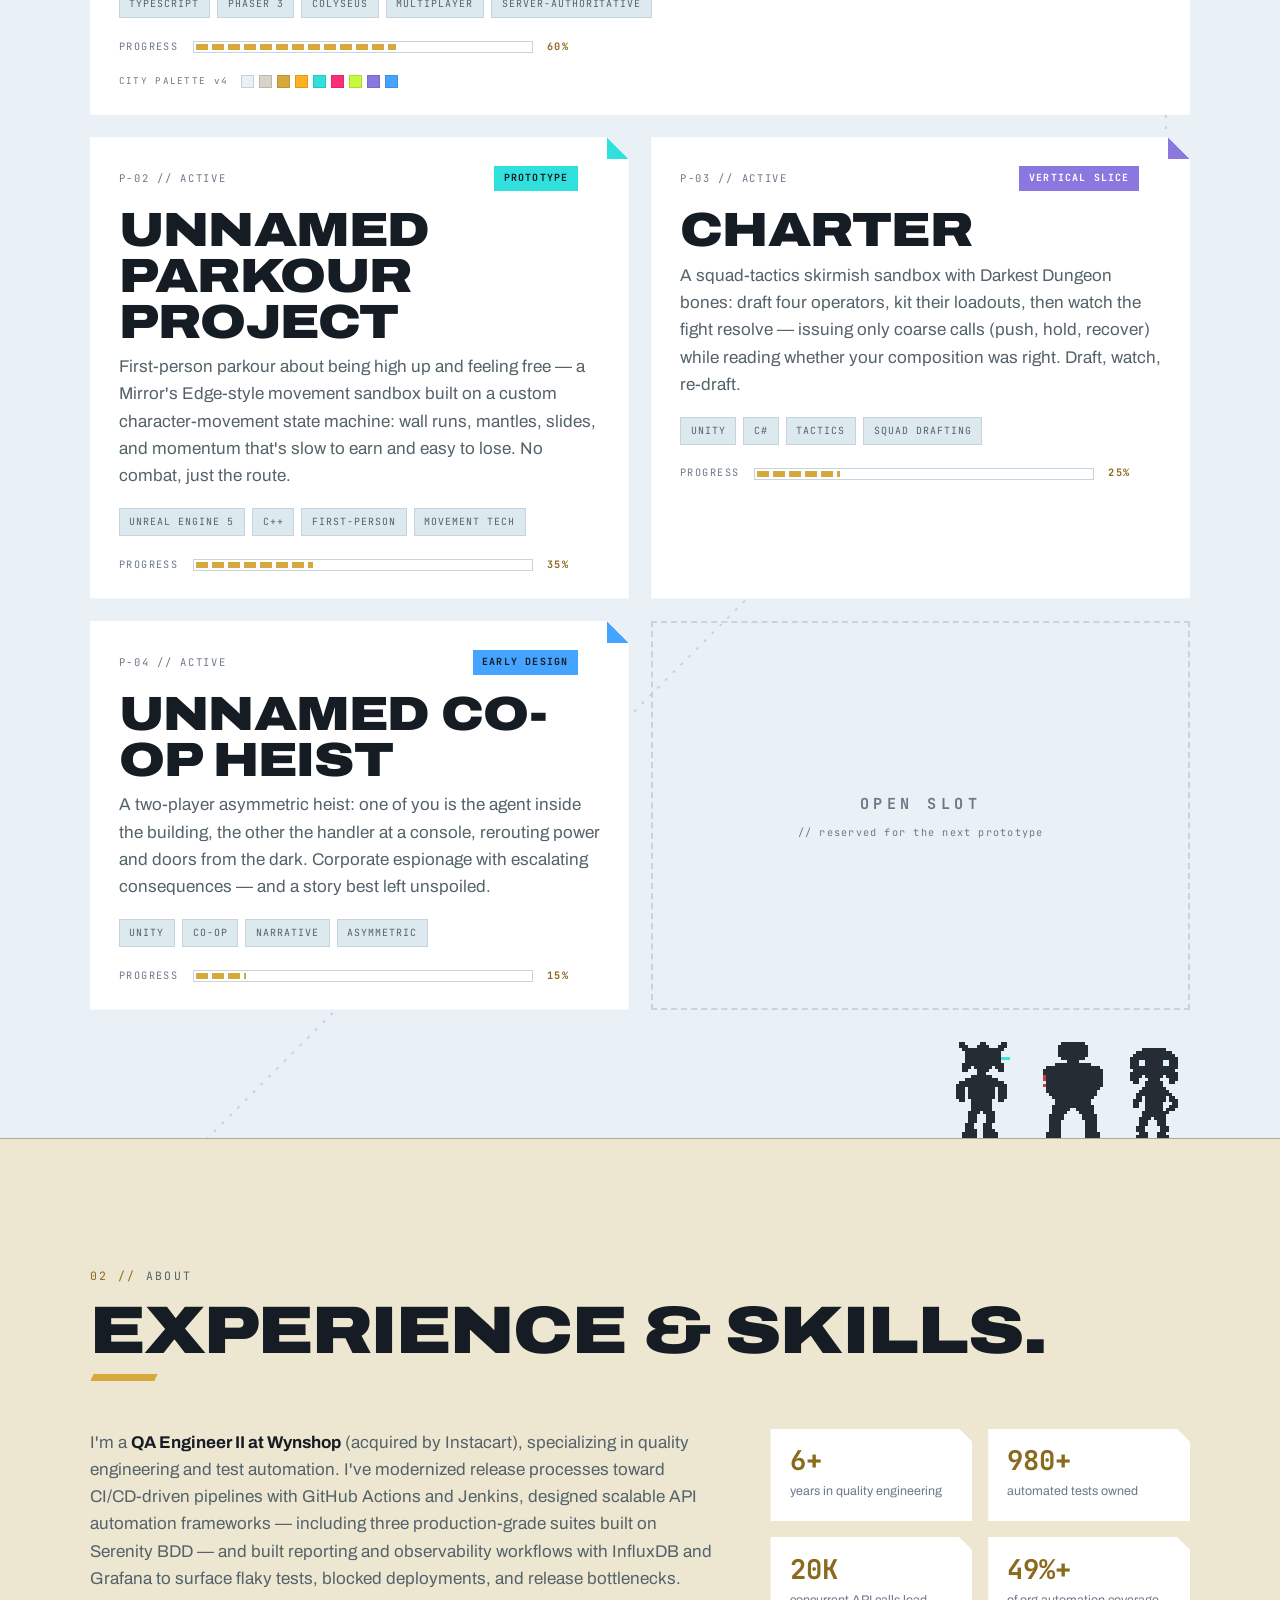
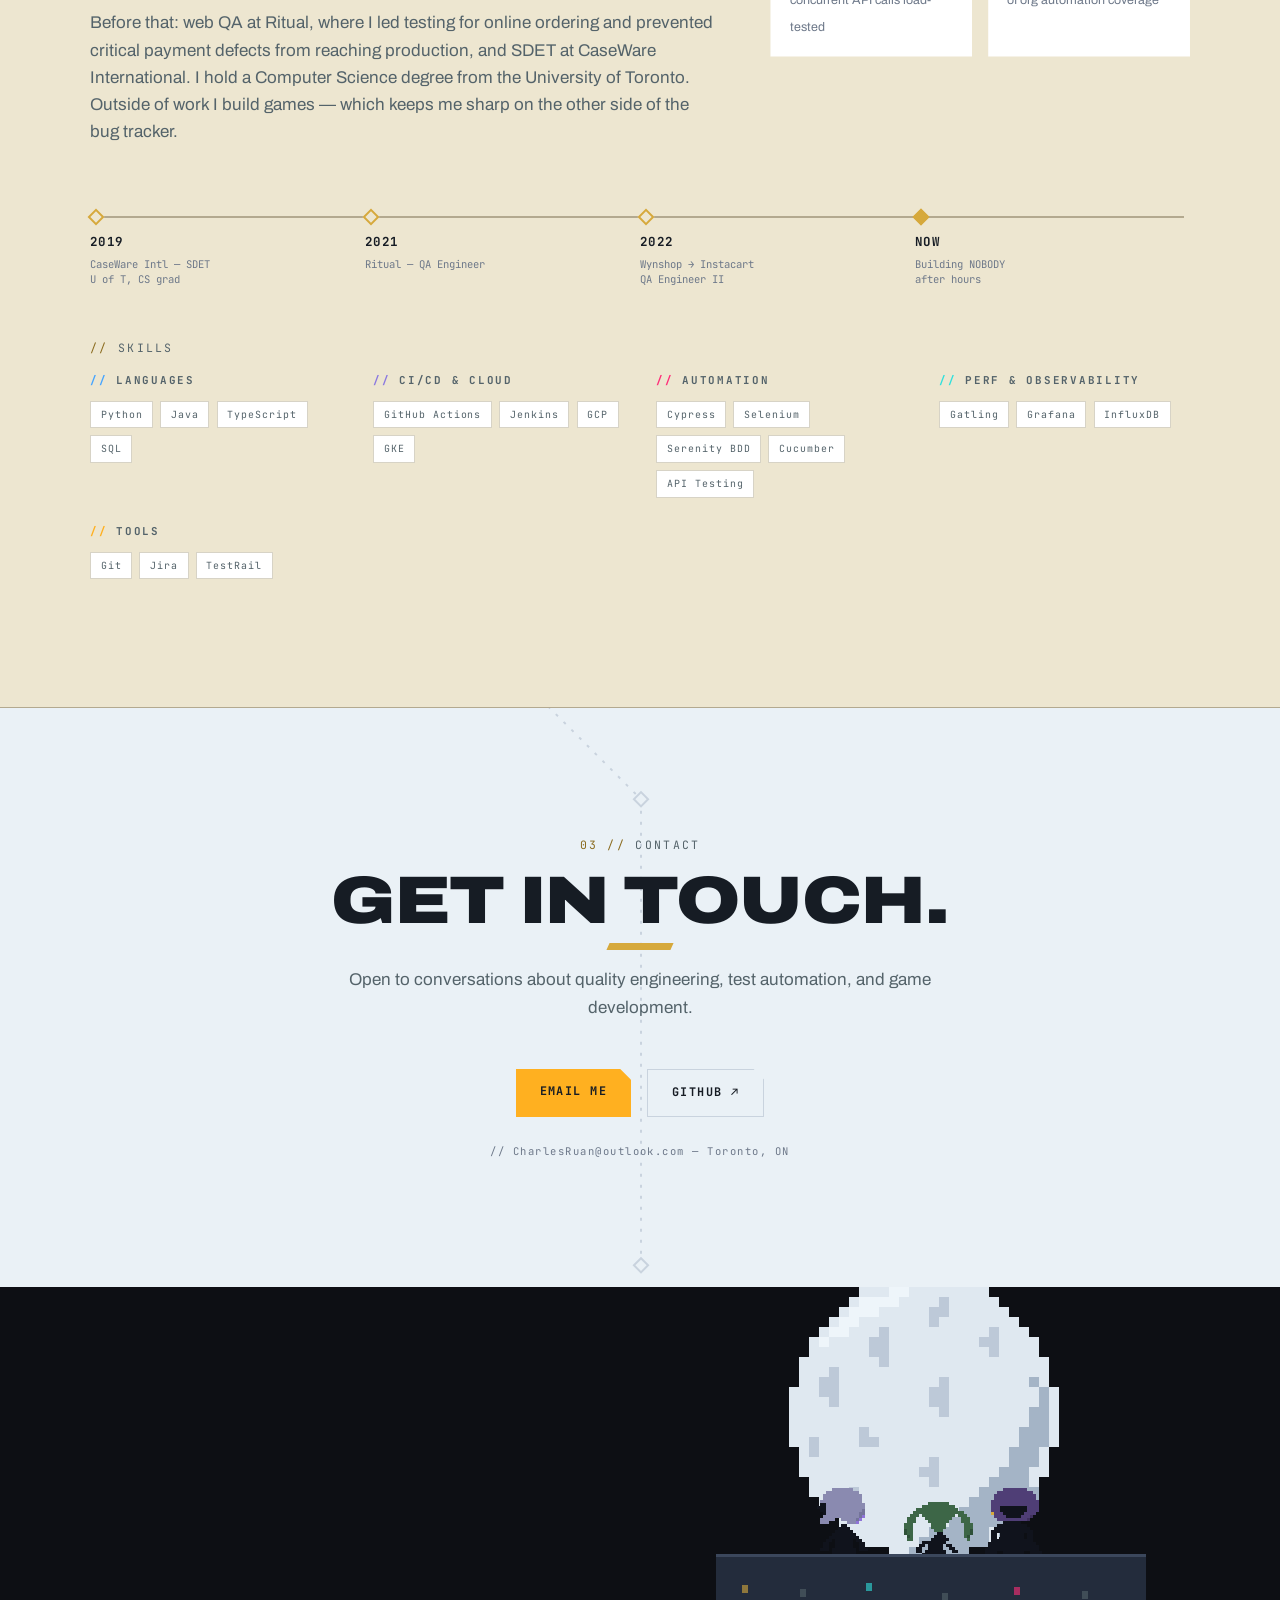
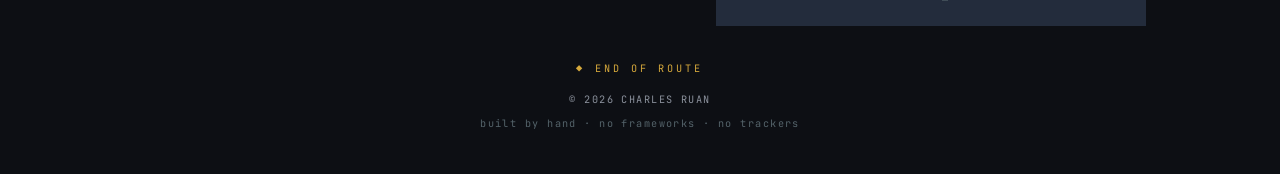
==== commit bf57c9c8: "Final" ====
--- a/light-test.html
+++ b/light-test.html
@@ -6,7 +6,7 @@
   <title>Charles Ruan — QA Engineer &amp; Game Developer</title>
   <meta name="description" content="Charles Ruan — QA engineer by day, game developer in flight. Currently building NOBODY, a multiplayer social-stealth game.">
   <meta property="og:title" content="Charles Ruan — QA Engineer & Game Developer">
-  <meta property="og:description" content="I break software for a living. I build games so the bugs get a rematch.">
+  <meta property="og:description" content="Quality engineering & test automation, 6+ years. Game development after hours.">
   <link rel="icon" type="image/svg+xml" href="favicon.svg">
 
   <!-- Set theme before first paint to avoid a flash -->
@@ -60,31 +60,30 @@
         </div>
       </div>
 
-      <p class="hud mono hud-tl">// RUNNER PROFILE — v2026.07</p>
+      <p class="hud mono hud-tl">// PORTFOLIO — 2026</p>
       <p class="hud mono hud-tr">43.65°N&nbsp;&nbsp;79.38°W</p>
 
       <div class="hero-inner">
-        <p class="eyebrow mono"><span class="au">//</span> QA ENGINEER × GAME DEVELOPER — TORONTO, ON</p>
+        <p class="eyebrow mono"><span class="au">//</span> QA ENGINEER · GAME DEVELOPER — TORONTO, ON</p>
         <h1 class="hero-name">CHARLES<br>RUAN<span class="au">.</span></h1>
-        <p class="hero-tag">I break software for a living.<br>
-          <strong>I build games so the bugs get a rematch.</strong></p>
+        <p class="hero-tag">Quality engineering &amp; test automation, 6+ years.<br>
+          <strong>Game development after hours.</strong></p>
         <div class="hero-cta">
-          <a class="btn btn-primary" href="#projects">SEE WHAT'S IN FLIGHT</a>
+          <a class="btn btn-primary" href="#projects">VIEW PROJECTS</a>
           <a class="btn btn-ghost" href="#about">ABOUT ME</a>
         </div>
       </div>
 
-      <p class="scroll-cue mono" aria-hidden="true">FOLLOW THE GOLD LINE ▾</p>
+      <p class="scroll-cue mono" aria-hidden="true">SCROLL ▾</p>
     </section>
 
     <!-- ============================================================ TICKER -->
     <div class="ticker-wrap" aria-hidden="true">
-      <canvas class="sprite faith-run" data-sprite="faith" data-scale="3"
-              title="run free — the City of Glass"></canvas>
+      <canvas class="sprite faith-run" data-sprite="faith" data-scale="3"></canvas>
       <div class="ticker">
       <div class="ticker-track mono">
-        <span>FIND THE ROUTE&ensp;◇&ensp;TEST THE EDGE CASES&ensp;◇&ensp;SHIP IT CLEAN&ensp;◇&ensp;NOBODY — IN DEVELOPMENT&ensp;◇&ensp;1,000+ TESTS GREEN&ensp;◇&ensp;20,000 CONCURRENT CALLS SURVIVED&ensp;◇&ensp;TORONTO, ON&ensp;◇&ensp;MOVE FAST — BREAKING THINGS IS MY JOB&ensp;◇&ensp;</span>
-        <span>FIND THE ROUTE&ensp;◇&ensp;TEST THE EDGE CASES&ensp;◇&ensp;SHIP IT CLEAN&ensp;◇&ensp;NOBODY — IN DEVELOPMENT&ensp;◇&ensp;1,000+ TESTS GREEN&ensp;◇&ensp;20,000 CONCURRENT CALLS SURVIVED&ensp;◇&ensp;TORONTO, ON&ensp;◇&ensp;MOVE FAST — BREAKING THINGS IS MY JOB&ensp;◇&ensp;</span>
+        <span>QUALITY ENGINEERING&ensp;◇&ensp;TEST AUTOMATION&ensp;◇&ensp;CI/CD&ensp;◇&ensp;PERFORMANCE TESTING&ensp;◇&ensp;OBSERVABILITY&ensp;◇&ensp;API-FIRST FRAMEWORKS&ensp;◇&ensp;GAME DEV AFTER HOURS&ensp;◇&ensp;TORONTO, ON&ensp;◇&ensp;</span>
+        <span>QUALITY ENGINEERING&ensp;◇&ensp;TEST AUTOMATION&ensp;◇&ensp;CI/CD&ensp;◇&ensp;PERFORMANCE TESTING&ensp;◇&ensp;OBSERVABILITY&ensp;◇&ensp;API-FIRST FRAMEWORKS&ensp;◇&ensp;GAME DEV AFTER HOURS&ensp;◇&ensp;TORONTO, ON&ensp;◇&ensp;</span>
       </div>
       </div>
     </div>
@@ -95,8 +94,8 @@
 
       <header class="section-head reveal">
         <p class="label mono"><span class="au">01 //</span> IN FLIGHT</p>
-        <h2>GAME PROJECTS,<br>MID-JUMP.</h2>
-        <p class="sub">Somewhere between a leap and a landing. Playable before they're pretty.</p>
+        <h2>SIDE PROJECTS.</h2>
+        <p class="sub">Game projects in active development.</p>
       </header>
 
       <div class="cards">
@@ -119,7 +118,7 @@
             <li>TYPESCRIPT</li><li>PHASER 3</li><li>COLYSEUS</li><li>MULTIPLAYER</li><li>SERVER-AUTHORITATIVE</li>
           </ul>
           <div class="meter-row mono">
-            <span class="meter-label">SYSTEMS ONLINE</span>
+            <span class="meter-label">PROGRESS</span>
             <div class="meter"><i style="width:60%"></i></div>
             <span class="meter-val">60%</span>
           </div>
@@ -137,6 +136,7 @@
             #d6a93c gold · #ffb020 amber · #2fe0dc cyan · #ff2e78 magenta
             #c6fb39 lime · #8a78e0 violet · #45a4ff sky
           Chip color classes: st-amber (in dev) · st-cyan (prototype) · st-magenta (playtesting)
+                              st-violet (vertical slice) · st-sky (early design)
 
           <article class="card reveal" style="--card-accent:#2fe0dc">
             <div class="card-top mono">
@@ -155,16 +155,83 @@
           </article>
         -->
 
+        <article class="card reveal" style="--card-accent:#2fe0dc">
+          <div class="card-top mono">
+            <span class="pid">P-02 // ACTIVE</span>
+            <span class="chip st-cyan">PROTOTYPE</span>
+          </div>
+          <h3>UNNAMED PARKOUR PROJECT</h3>
+          <p class="card-desc">
+            First-person parkour about being high up and feeling free — a Mirror's
+            Edge-style movement sandbox built on a custom character-movement state machine:
+            wall runs, mantles, slides, and momentum that's slow to earn and easy to lose.
+            No combat, just the route.
+          </p>
+          <ul class="chips mono">
+            <li>UNREAL ENGINE 5</li><li>C++</li><li>FIRST-PERSON</li><li>MOVEMENT TECH</li>
+          </ul>
+          <div class="meter-row mono">
+            <span class="meter-label">PROGRESS</span>
+            <div class="meter"><i style="width:35%"></i></div>
+            <span class="meter-val">35%</span>
+          </div>
+        </article>
+
+        <article class="card reveal" style="--card-accent:#8a78e0">
+          <div class="card-top mono">
+            <span class="pid">P-03 // ACTIVE</span>
+            <span class="chip st-violet">VERTICAL SLICE</span>
+          </div>
+          <h3>CHARTER</h3>
+          <p class="card-desc">
+            A squad-tactics skirmish sandbox with Darkest Dungeon bones: draft four
+            operators, kit their loadouts, then watch the fight resolve — issuing only
+            coarse calls (push, hold, recover) while reading whether your composition
+            was right. Draft, watch, re-draft.
+          </p>
+          <ul class="chips mono">
+            <li>UNITY</li><li>C#</li><li>TACTICS</li><li>SQUAD DRAFTING</li>
+          </ul>
+          <div class="meter-row mono">
+            <span class="meter-label">PROGRESS</span>
+            <div class="meter"><i style="width:25%"></i></div>
+            <span class="meter-val">25%</span>
+          </div>
+        </article>
+
+        <article class="card reveal" style="--card-accent:#45a4ff">
+          <div class="card-top mono">
+            <span class="pid">P-04 // ACTIVE</span>
+            <span class="chip st-sky">EARLY DESIGN</span>
+          </div>
+          <h3>UNNAMED CO-OP HEIST</h3>
+          <p class="card-desc">
+            A two-player asymmetric heist: one of you is the agent inside the building,
+            the other the handler at a console, rerouting power and doors from the dark.
+            Corporate espionage with escalating consequences — and a story best left
+            unspoiled.
+          </p>
+          <ul class="chips mono">
+            <li>UNITY</li><li>CO-OP</li><li>NARRATIVE</li><li>ASYMMETRIC</li>
+          </ul>
+          <div class="meter-row mono">
+            <span class="meter-label">PROGRESS</span>
+            <div class="meter"><i style="width:15%"></i></div>
+            <span class="meter-val">15%</span>
+          </div>
+        </article>
+
         <article class="card slot reveal" aria-hidden="true">
-          <p class="slot-big mono">EMPTY SLOT</p>
-          <p class="slot-sub mono">// next prototype loads here</p>
-        </article>
-
-        <article class="card slot reveal" aria-hidden="true">
-          <p class="slot-big mono">EMPTY SLOT</p>
-          <p class="slot-sub mono">// ideas in queue: plenty</p>
-        </article>
-
+          <p class="slot-big mono">OPEN SLOT</p>
+          <p class="slot-sub mono">// reserved for the next prototype</p>
+        </article>
+
+      </div>
+
+      <div class="squad" aria-hidden="true">
+        <canvas class="sprite" data-sprite="garrus" data-scale="3"></canvas>
+        <canvas class="sprite" data-sprite="shep" data-scale="3"></canvas>
+        <canvas class="sprite" data-sprite="tali" data-scale="3"></canvas>
       </div>
     </section>
 
@@ -174,32 +241,32 @@
 
       <header class="section-head reveal">
         <p class="label mono"><span class="au">02 //</span> ABOUT</p>
-        <h2>RUNNER PROFILE.</h2>
+        <h2>EXPERIENCE &amp; SKILLS.</h2>
       </header>
 
       <div class="about-grid">
         <div class="about-prose reveal">
           <p>
-            By day I'm a <strong>QA Engineer II at Wynshop</strong> (acquired by Instacart), where
-            I've spent 6+ years building the machinery that catches bugs before customers do —
-            API-first automation frameworks, CI/CD pipelines on GitHub Actions and Jenkins, and
-            Grafana dashboards that tell us exactly which test is lying. I own 1,000+ automated
-            tests — over half my org's coverage — and I've load-tested services past 20,000
-            concurrent API calls just to watch them sweat.
+            I'm a <strong>QA Engineer II at Wynshop</strong> (acquired by Instacart), specializing
+            in quality engineering and test automation. I've modernized release processes toward
+            CI/CD-driven pipelines with GitHub Actions and Jenkins, designed scalable API
+            automation frameworks — including three production-grade suites built on Serenity
+            BDD — and built reporting and observability workflows with InfluxDB and Grafana to
+            surface flaky tests, blocked deployments, and release bottlenecks.
           </p>
           <p>
-            By night, all that professional paranoia gets pointed at my own game projects — which
-            is humbling, because now the bugs are mine. I studied Computer Science at the
-            University of Toronto, and my whole career has been finding the fastest route to
-            <em>“wait, why does it do that?”</em> Turns out that's also most of game development.
+            Before that: web QA at Ritual, where I led testing for online ordering and prevented
+            critical payment defects from reaching production, and SDET at CaseWare International.
+            I hold a Computer Science degree from the University of Toronto. Outside of work I
+            build games — which keeps me sharp on the other side of the bug tracker.
           </p>
         </div>
 
         <div class="stats reveal">
-          <div class="stat"><b class="mono" data-count="6" data-suffix="+">6+</b><span>years in QA</span></div>
+          <div class="stat"><b class="mono" data-count="6" data-suffix="+">6+</b><span>years in quality engineering</span></div>
           <div class="stat"><b class="mono" data-count="1000" data-suffix="+">1,000+</b><span>automated tests owned</span></div>
-          <div class="stat"><b class="mono" data-count="20" data-suffix="K">20K</b><span>concurrent calls survived</span></div>
-          <div class="stat"><b class="mono" data-count="50" data-suffix="%+">50%+</b><span>of org's coverage, mine</span></div>
+          <div class="stat"><b class="mono" data-count="20" data-suffix="K">20K</b><span>concurrent API calls load-tested</span></div>
+          <div class="stat"><b class="mono" data-count="50" data-suffix="%+">50%+</b><span>of org automation coverage</span></div>
         </div>
       </div>
 
@@ -211,7 +278,7 @@
       </div>
 
       <div class="loadout reveal">
-        <p class="label mono"><span class="au">//</span> LOADOUT</p>
+        <p class="label mono"><span class="au">//</span> SKILLS</p>
         <div class="skills">
           <div class="skill-cat">
             <h4 class="mono"><span style="color:#45a4ff">//</span> LANGUAGES</h4>
@@ -236,24 +303,6 @@
         </div>
       </div>
 
-      <div class="crew reveal">
-        <p class="label mono"><span class="au">//</span> INFLUENCES</p>
-        <div class="crew-row" title="the Normandy — I'm Commander Shepard, and this is my favorite section on the website">
-          <figure>
-            <canvas class="sprite" data-sprite="garrus" data-scale="4"></canvas>
-            <figcaption class="mono">the sniper</figcaption>
-          </figure>
-          <figure>
-            <canvas class="sprite" data-sprite="shep" data-scale="4"></canvas>
-            <figcaption class="mono">the commander</figcaption>
-          </figure>
-          <figure>
-            <canvas class="sprite" data-sprite="tali" data-scale="4"></canvas>
-            <figcaption class="mono">the engineer</figcaption>
-          </figure>
-        </div>
-        <p class="crew-note mono">// raised by: the Normandy · the City of Glass · Night City</p>
-      </div>
     </section>
 
     <!-- ============================================================ CONTACT -->
@@ -261,37 +310,36 @@
       <i class="route-node" style="--nx:50%; --ny:90px"></i>
 
       <header class="section-head center reveal">
-        <p class="label mono"><span class="au">03 //</span> TRANSMIT</p>
-        <h2>SAY HI.</h2>
-        <p class="sub">Open to trading notes on QA, game dev, or the intersection where I live.</p>
+        <p class="label mono"><span class="au">03 //</span> CONTACT</p>
+        <h2>GET IN TOUCH.</h2>
+        <p class="sub">Open to conversations about quality engineering, test automation, and game development.</p>
       </header>
 
       <div class="contact-cta reveal">
         <a class="btn btn-billboard" href="mailto:CharlesRuan@outlook.com">EMAIL ME</a>
         <a class="btn btn-ghost" href="https://github.com/cruan2" target="_blank" rel="noopener">GITHUB ↗</a>
       </div>
-      <p class="contact-note mono reveal">// response SLA: better than most APIs I test</p>
+      <p class="contact-note mono reveal">// CharlesRuan@outlook.com — Toronto, ON</p>
+      <i class="route-node" style="--nx:50%; --ny:96%"></i>
     </section>
 
   </main>
 
   <!-- ============================================================ FOOTER -->
   <footer>
-    <i class="route-node" style="--nx:50%; --ny:24%"></i>
-
-    <div class="night-scene" aria-hidden="true" title="Night City looks better from up here">
-      <canvas class="sprite moon" data-sprite="moon" data-scale="7"></canvas>
-      <div class="ledge">
-        <canvas class="sprite sit-lucy" data-sprite="lucy" data-scale="4"></canvas>
-        <canvas class="sprite sit-rebecca" data-sprite="rebecca" data-scale="4"></canvas>
-        <canvas class="sprite sit-kiwi" data-sprite="kiwi" data-scale="4"></canvas>
-      </div>
-      <p class="scene-tag mono">// look up, choom</p>
+    <div class="night-scene" aria-hidden="true">
+      <div class="moon-scene">
+        <canvas class="sprite" data-sprite="moon" data-scale="10"></canvas>
+        <canvas class="sprite sit-lucy" data-sprite="lucy" data-scale="3"></canvas>
+        <canvas class="sprite sit-rebecca" data-sprite="rebecca" data-scale="3"></canvas>
+        <canvas class="sprite sit-kiwi" data-sprite="kiwi" data-scale="3"></canvas>
+      </div>
+      <div class="ledge"></div>
     </div>
 
     <p class="mono end-node">◆ END OF ROUTE</p>
-    <p class="mono">© 2026 CHARLES RUAN — BUILT BY HAND, TESTED BY HABIT</p>
-    <p class="mono dim">no frameworks · no trackers · one gold line · palette borrowed from a city that doesn't exist yet</p>
+    <p class="mono">© 2026 CHARLES RUAN</p>
+    <p class="mono dim">built by hand · no frameworks · no trackers</p>
   </footer>
 
   <script src="js/sprites.js"></script>
--- a/css/style.css
+++ b/css/style.css
@@ -424,6 +424,8 @@
 .st-amber   { background: var(--amber); }
 .st-cyan    { background: var(--cyan); }
 .st-magenta { background: var(--magenta); color: #fff; }
+.st-violet  { background: var(--violet); color: #fff; }
+.st-sky     { background: var(--sky); }
 
 .card h3 { font-size: clamp(1.9rem, 4.5vw, 3rem); margin-bottom: .5rem; }
 
@@ -604,28 +606,17 @@
   display: block;
 }
 
-/* crew — influences row */
-.crew { margin-top: 3.2rem; }
-.crew-row {
+/* the squad — quiet easter egg standing on the section edge */
+.squad {
+  position: absolute;
+  right: clamp(1rem, 7vw, 6rem);
+  bottom: 0;
   display: flex;
   align-items: flex-end;
-  gap: clamp(1.2rem, 4vw, 2.6rem);
-  flex-wrap: wrap;
-}
-.crew-row figure { text-align: center; }
-.crew-row canvas { margin: 0 auto; }
-.crew-row figcaption {
-  font-size: .6rem;
-  letter-spacing: .16em;
-  color: var(--ink-mute);
-  margin-top: .6rem;
-}
-.crew-note {
-  font-size: .64rem;
-  letter-spacing: .12em;
-  color: var(--ink-mute);
-  margin-top: 1.4rem;
-}
+  gap: 9px;
+  opacity: .92;
+}
+@media (max-width: 700px) { .squad { display: none; } }
 
 /* ---------- contact ---------------------------------------------------- */
 
@@ -653,54 +644,49 @@
 footer .end-node { color: #d6a93c; margin-bottom: .9rem; letter-spacing: .3em; }
 footer .dim { color: #54636a; margin-top: .5rem; }
 
-/* the ledge scene — three silhouettes and a moon */
+/* the ledge scene — three silhouettes against a giant moon */
 .night-scene {
   position: relative;
   max-width: var(--maxw);
-  height: 250px;
-  margin: 0 auto 2.4rem;
-}
-.night-scene .moon {
-  position: absolute;
-  left: clamp(0px, 10%, 220px);
-  top: 8px;
+  height: 300px;
+  margin: 0 auto 2.2rem;
 }
 .ledge {
   position: absolute;
   right: 4%;
   bottom: 0;
-  width: min(460px, 70%);
-  height: 88px;
-  background: #161c24;
-  border-top: 3px solid #2c3340;
+  width: min(430px, 70%);
+  height: 72px;
+  background: #232c3c;   /* moonlit rooftop face */
+  border-top: 3px solid #3b475c;
 }
 /* lit windows on the building face */
 .ledge::after {
   content: "";
   position: absolute;
-  left: 26px; top: 34px;
-  width: 7px; height: 9px;
+  left: 26px; top: 28px;
+  width: 6px; height: 8px;
   background: #d6a93c;
-  box-shadow: 60px 4px 0 #54636a, 130px -2px 0 #2fe0dc, 210px 8px 0 #54636a,
-              290px 2px 0 #ff2e78, 355px 6px 0 #54636a;
-  opacity: .8;
-}
-.ledge canvas { position: absolute; }
-.sit-lucy    { left: 12%;  bottom: 56px; }   /* hip row sits on the ledge top */
-.sit-rebecca { left: 40%;  bottom: 56px; }
-.sit-kiwi    { left: 70%;  bottom: 85px; }   /* cross-legged on top */
-.scene-tag {
-  position: absolute;
-  left: clamp(0px, 10%, 220px);
-  bottom: 6px;
-  font-size: .6rem;
-  letter-spacing: .18em;
-  color: #54636a;
-}
+  box-shadow: 58px 4px 0 #54636a, 124px -2px 0 #2fe0dc, 200px 8px 0 #54636a,
+              272px 2px 0 #ff2e78, 340px 6px 0 #54636a;
+  opacity: .6;
+}
+/* moon + trio move as one composition, seated on the ledge top */
+.moon-scene {
+  position: absolute;
+  right: 11%;
+  bottom: 69px;          /* = ledge top */
+  width: 280px;
+  height: 280px;
+}
+.moon-scene canvas { position: absolute; }
+.moon-scene [data-sprite="moon"] { left: 0; top: 0; }
+.sit-lucy    { left: 9%;  bottom: -21px; }   /* hips on the ledge top, legs over the face */
+.sit-rebecca { left: 40%; bottom: -20px; }
+.sit-kiwi    { left: 70%; bottom: 0; }       /* sitting cross-legged on top */
 @media (max-width: 640px) {
-  .night-scene { height: 210px; }
-  .night-scene .moon { transform: scale(.7); transform-origin: top left; }
-  .scene-tag { display: none; }
+  .night-scene { height: 230px; }
+  .moon-scene { transform: scale(.72); transform-origin: bottom right; right: 4%; }
 }
 
 /* ---------- reveal + motion ------------------------------------------- */
